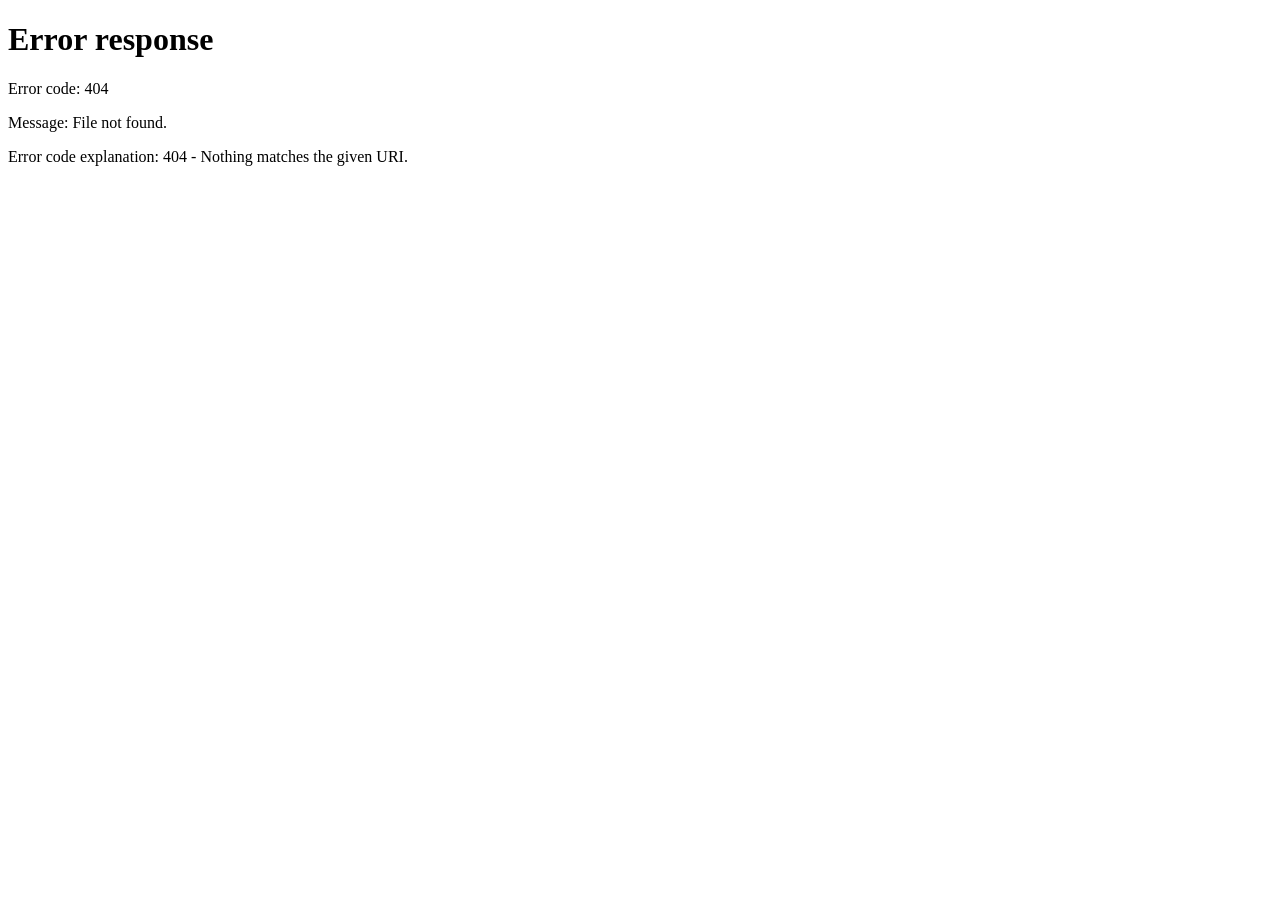
==== Public/dashboard/index.html @ 0eed916a "Add academy edit, invoices overrides, parent portal updates" ====
<!DOCTYPE html>
<html lang="en">
  <head>
    <meta charset="UTF-8" />
    <meta name="viewport" content="width=device-width, initial-scale=1.0" />
    <title>AlphaGrips Admin</title>
    <link rel="stylesheet" href="./css/dashboard.css" />
    <script>
      (function () {
        const token = localStorage.getItem("token");
        const isParentRole = function (roleValue) {
          return String(roleValue || "").toLowerCase().startsWith("parent");
        };
        const isParentRoleId = function (roleIdValue) {
          return String(roleIdValue || "") === "4";
        };
        const decodeRoleFromToken = function (jwtToken) {
          try {
            const payload = jwtToken.split(".")[1];
            const normalized = payload.replace(/-/g, "+").replace(/_/g, "/");
            const decoded = JSON.parse(atob(normalized));
            return {
              role: String(decoded.role || decoded.role_name || "").toLowerCase(),
              roleId: String(decoded.role_id || "")
            };
          } catch (error) {
            return { role: "", roleId: "" };
          }
        };
        const tokenMeta = decodeRoleFromToken(token || "");
        const role = tokenMeta.role || String(localStorage.getItem("role") || "").toLowerCase();
        const roleId = tokenMeta.roleId || String(localStorage.getItem("role_id") || "");

        if (!token) {
          window.location.replace("/Public/login.html");
          return;
        }

        if (isParentRole(role) || isParentRoleId(roleId)) {
          window.location.replace("/Public/parent/index.html");
        }
      })();
    </script>
  </head>
  <body>
    <div class="layout">
      <header class="topbar">
        <div class="topbar-left">
          <button onclick="toggleSidebar()" class="menu-btn" aria-label="Toggle navigation">
            ☰
          </button>
          <div>
            <p class="brand-kicker">AlphaGrips</p>
            <h1>AlphaGrips Admin</h1>
          </div>
        </div>
        <div class="topbar-right">
          <button onclick="logout()" class="btn btn-ghost">Logout</button>
        </div>
      </header>

      <aside class="sidebar" id="sidebar">
        <div class="sidebar-brand">
          <p class="brand-kicker">Control Center</p>
          <strong>AlphaGrips</strong>
        </div>
        <nav>
          <a href="#players" data-route="players">Players</a>
          <a href="#academies" data-route="academies" data-manager-only>Academies</a>
          <a href="#users" data-route="users" data-manager-only>Staff</a>
          <a href="#categories" data-route="categories">Categories</a>
          <a href="#fee-plans" data-route="fee-plans">Fee Plans</a>
          <a href="#invoices" data-route="invoices">Invoices</a>
          <a href="#payments" data-route="payments">Payments</a>
          <a href="#receipts" data-route="receipts">Receipts</a>
          <a href="#batches" data-route="batches">Batches</a>
          <a href="#player-batches" data-route="player-batches">Batch Assignments</a>
          <a href="#attendance" data-route="attendance">Attendance</a>
          <a href="#fitness" data-route="fitness">Fitness</a>
          <a href="#match-matrix" data-route="match-matrix">Match Matrix</a>
          <a href="#player-match-log" data-route="player-match-log">Player Match Log</a>
        </nav>
      </aside>

      <main id="app"></main>
    </div>

    <script type="module" src="./js/router.js"></script>
  </body>
</html>
---- Public/dashboard/css/dashboard.css ----
:root {
  --bg: #f4f2ed;
  --surface: #ffffff;
  --surface-strong: #f6efe6;
  --ink: #1f2957;
  --muted: #6a728c;
  --line: #d9deea;
  --brand: #26386e;
  --brand-dark: #17224a;
  --accent: #f18716;
  --danger: #b42318;
  --success: #1f7a3e;
  --shadow: 0 18px 40px rgba(23, 34, 74, 0.12);
  --radius: 20px;
  --radius-sm: 12px;
  --font-ui: "Aptos", "Trebuchet MS", "Segoe UI", sans-serif;
}

* {
  box-sizing: border-box;
}

body {
  margin: 0;
  min-height: 100vh;
  font-family: var(--font-ui);
  color: var(--ink);
  background:
    radial-gradient(circle at top left, rgba(38, 56, 110, 0.16), transparent 28%),
    radial-gradient(circle at top right, rgba(241, 135, 22, 0.16), transparent 26%),
    linear-gradient(180deg, #faf8f4 0%, #f1ece4 100%);
}

a,
button,
input,
select,
textarea {
  font: inherit;
}

button {
  border: 0;
}

.layout {
  min-height: 100vh;
}

.topbar {
  position: fixed;
  inset: 0 0 auto 0;
  height: 72px;
  display: flex;
  align-items: center;
  justify-content: space-between;
  padding: 0 18px;
  background: linear-gradient(90deg, rgba(23, 34, 74, 0.96), rgba(38, 56, 110, 0.92));
  color: #f7f4ef;
  backdrop-filter: blur(14px);
  z-index: 1000;
}

.topbar-left,
.topbar-right {
  display: flex;
  align-items: center;
  gap: 14px;
}

.topbar-right .btn,
.topbar-right a.btn {
  color: #f7f4ef;
}

.topbar-right .btn-ghost,
.topbar-right a.btn-ghost {
  background: rgba(255, 255, 255, 0.12);
  color: #f7f4ef;
  border: 1px solid rgba(255, 255, 255, 0.18);
}

.topbar-right .btn-ghost:hover,
.topbar-right a.btn-ghost:hover {
  background: rgba(241, 135, 22, 0.18);
  border-color: rgba(241, 135, 22, 0.4);
  color: #ffffff;
}

.topbar h1 {
  margin: 0;
  font-size: 1.1rem;
}

.brand-kicker,
.eyebrow {
  margin: 0 0 4px;
  font-size: 0.72rem;
  letter-spacing: 0.14em;
  text-transform: uppercase;
  color: var(--muted);
}

.topbar .brand-kicker {
  color: rgba(247, 244, 239, 0.7);
}

.menu-btn {
  width: 42px;
  height: 42px;
  border-radius: 999px;
  background: rgba(255, 255, 255, 0.08);
  color: inherit;
  cursor: pointer;
}

.sidebar {
  position: fixed;
  top: 72px;
  left: -280px;
  width: 260px;
  height: calc(100vh - 72px);
  padding: 22px 16px;
  background: linear-gradient(180deg, rgba(23, 34, 74, 0.98), rgba(30, 44, 89, 0.98));
  color: #f4efe7;
  transition: left 0.25s ease;
  z-index: 950;
  overflow-y: auto;
  overscroll-behavior: contain;
  scrollbar-width: thin;
}

.sidebar.open {
  left: 0;
}

.sidebar-brand {
  padding: 8px 10px 18px;
  border-bottom: 1px solid rgba(255, 255, 255, 0.1);
  margin-bottom: 16px;
}

.sidebar nav {
  display: flex;
  flex-direction: column;
  gap: 6px;
}

.sidebar nav a {
  display: block;
  padding: 12px 14px;
  border-radius: 14px;
  color: inherit;
  text-decoration: none;
  transition: background 0.2s ease, transform 0.2s ease;
}

.sidebar nav a:hover,
.sidebar nav a.active {
  background: rgba(241, 135, 22, 0.22);
  transform: translateX(2px);
}

#app {
  padding: 96px 16px 24px;
  min-width: 0;
}

.page-header,
.tournament-hero,
.hero-panel,
.panel,
.stat-card,
.empty-panel,
.loading-card {
  background: rgba(255, 253, 248, 0.88);
  border: 1px solid rgba(220, 205, 185, 0.8);
  box-shadow: var(--shadow);
  border-radius: var(--radius);
}

.page-header,
.tournament-hero,
.hero-panel {
  padding: 22px;
  margin-bottom: 18px;
}

.hero-copy,
.meta-line,
.stat-card p,
.empty-panel p,
.court-card p,
.event-card p {
  margin: 0;
  color: var(--muted);
  line-height: 1.55;
}

.hero-actions,
.toolbar,
.event-actions,
.table-actions {
  display: flex;
  gap: 10px;
  flex-wrap: wrap;
}

.two-column-grid {
  display: grid;
  gap: 14px;
}

.table-subtext {
  margin-top: 4px;
  font-size: 0.84rem;
  color: var(--muted);
}

.invoice-amount-cell {
  display: grid;
  gap: 4px;
}

.invoice-override-panel {
  margin-top: 18px;
}

.panel-warn {
  border: 1px solid rgba(245, 165, 90, 0.35);
  background: rgba(255, 245, 232, 0.6);
}

.pill {
  display: inline-flex;
  align-items: center;
  justify-content: center;
  padding: 6px 10px;
  border-radius: 999px;
  font-size: 0.78rem;
  font-weight: 700;
  letter-spacing: 0.08em;
  text-transform: uppercase;
  background: rgba(106, 114, 140, 0.12);
  color: var(--ink);
}

.pill-active {
  background: rgba(31, 122, 62, 0.14);
  color: var(--success);
}

.pill-inactive {
  background: rgba(180, 35, 24, 0.10);
  color: var(--danger);
}

.console-nav,
.action-strip,
.summary-strip {
  display: flex;
  gap: 12px;
  flex-wrap: wrap;
}

.console-nav {
  margin-bottom: 18px;
}

.console-link {
  display: inline-flex;
  align-items: center;
  justify-content: center;
  padding: 10px 14px;
  border-radius: 999px;
  text-decoration: none;
  color: var(--ink);
  background: rgba(255, 255, 255, 0.7);
  border: 1px solid var(--line);
}

.console-link.active {
  background: linear-gradient(135deg, rgba(38, 56, 110, 0.18), rgba(23, 34, 74, 0.08));
  border-color: rgba(38, 56, 110, 0.35);
  color: var(--brand-dark);
}

.action-strip {
  margin-bottom: 18px;
}

.summary-strip {
  margin-bottom: 18px;
}

.summary-strip div {
  min-width: 140px;
  padding: 14px 16px;
  border-radius: 16px;
  background: rgba(255, 253, 248, 0.88);
  border: 1px solid rgba(220, 205, 185, 0.8);
  box-shadow: var(--shadow);
}

.summary-strip span {
  display: block;
  font-size: 0.8rem;
  text-transform: uppercase;
  letter-spacing: 0.08em;
  color: var(--muted);
}

.summary-strip strong {
  display: block;
  margin-top: 6px;
  font-size: 1.6rem;
}

.bracket-board {
  margin-bottom: 20px;
  padding: 18px;
  border: 1px solid rgba(220, 205, 185, 0.8);
  border-radius: var(--radius);
  background: linear-gradient(180deg, rgba(255, 255, 255, 0.74), rgba(247, 239, 226, 0.88));
}

.bracket-tree-shell {
  display: grid;
  gap: 20px;
}

.bracket-columns {
  display: flex;
  gap: 44px;
  overflow-x: auto;
  align-items: flex-start;
  padding: 10px 34px 18px 4px;
}

.bracket-round {
  min-width: 250px;
  flex: 0 0 250px;
}

.bracket-round h4 {
  margin: 0 0 12px;
  padding-left: 6px;
}

.bracket-round-stack {
  display: flex;
  flex-direction: column;
  gap: var(--round-gap, 18px);
  padding-top: var(--round-top-space, 0);
}

.bracket-node {
  position: relative;
}

.bracket-node.has-entry::before,
.bracket-node.has-next::after {
  content: "";
  position: absolute;
  top: 50%;
  width: 30px;
  border-top: 2px solid rgba(38, 56, 110, 0.28);
}

.bracket-node.has-entry::before {
  left: -30px;
}

.bracket-node.has-next::after {
  right: -30px;
}

.bracket-node.branch-top .bracket-match-card::after,
.bracket-node.branch-bottom .bracket-match-card::before {
  content: "";
  position: absolute;
  right: -30px;
  border-right: 2px solid rgba(38, 56, 110, 0.28);
}

.bracket-node.branch-top .bracket-match-card::after {
  top: 50%;
  height: calc(50% + (var(--round-gap, 18px) / 2));
}

.bracket-node.branch-bottom .bracket-match-card::before {
  top: calc((var(--round-gap, 18px) / -2));
  height: calc(50% + (var(--round-gap, 18px) / 2));
}

.bracket-match-card,
.court-monitor-card,
.queue-card,
.result-card {
  padding: 14px;
  border-radius: 16px;
  border: 1px solid var(--line);
  background: rgba(255, 255, 255, 0.82);
}

.bracket-match-card {
  position: relative;
  min-height: 138px;
  box-shadow: 0 12px 24px rgba(44, 34, 20, 0.08);
}

.bracket-match-head,
.bracket-match-meta,
.result-meta {
  display: flex;
  justify-content: space-between;
  gap: 10px;
  flex-wrap: wrap;
}

.bracket-team {
  padding: 10px 12px;
  margin-top: 10px;
  border-radius: 12px;
  background: rgba(29, 42, 36, 0.05);
  border: 1px solid transparent;
}

.bracket-team-row {
  display: flex;
  align-items: center;
  justify-content: space-between;
  gap: 10px;
}

.bracket-slot-tag {
  display: inline-flex;
  align-items: center;
  justify-content: center;
  min-width: 58px;
  padding: 4px 8px;
  border-radius: 999px;
  background: rgba(38, 56, 110, 0.08);
  color: var(--brand-dark);
  font-size: 0.72rem;
  letter-spacing: 0.06em;
  text-transform: uppercase;
}

.bracket-team.is-winner {
  background: rgba(31, 122, 62, 0.14);
  border-color: rgba(31, 122, 62, 0.2);
}

.bracket-team.is-bye {
  background: rgba(241, 135, 22, 0.1);
  border-color: rgba(241, 135, 22, 0.14);
}

.bracket-team.is-pending {
  background: rgba(104, 116, 111, 0.08);
  border-color: rgba(104, 116, 111, 0.14);
}

.bracket-champion-lane {
  display: grid;
  gap: 10px;
  align-content: start;
}

.bracket-champion-card {
  min-width: 220px;
  padding: 18px;
  border-radius: 18px;
  border: 1px dashed rgba(38, 56, 110, 0.32);
  background: rgba(255, 253, 248, 0.88);
}

.bracket-champion-card.is-decided {
  background: linear-gradient(135deg, rgba(38, 56, 110, 0.12), rgba(241, 135, 22, 0.08));
  border-style: solid;
}

.bracket-champion-card > strong,
.bracket-champion-card > span {
  display: block;
}

.bracket-champion-card > span {
  margin-top: 6px;
  color: var(--muted);
}

.bracket-champion-summary {
  display: grid;
  gap: 12px;
}

.bracket-champion-row {
  display: grid;
  gap: 4px;
}

.bracket-champion-row.is-meta {
  padding-top: 10px;
  border-top: 1px solid rgba(15, 23, 42, 0.08);
}

.bracket-champion-label {
  display: block;
  font-size: 0.76rem;
  font-weight: 700;
  letter-spacing: 0.12em;
  text-transform: uppercase;
  color: var(--muted);
}

.bracket-champion-name,
.bracket-champion-detail {
  display: block;
}

.bracket-champion-name {
  font-size: 1.08rem;
  font-weight: 600;
  color: var(--text);
}

.bracket-champion-detail {
  font-size: 0.95rem;
  color: var(--muted);
}

.bracket-match-meta,
.result-meta,
.court-match-block span,
.queue-card span {
  margin-top: 10px;
  font-size: 0.9rem;
  color: var(--muted);
}

.court-monitor-grid,
.results-grid {
  display: grid;
  gap: 14px;
}

.court-monitor-card strong,
.result-card h3 {
  margin: 0;
}

.court-match-block {
  display: grid;
  gap: 6px;
  margin-top: 12px;
}

.court-match-block p,
.queue-card p,
.result-card p {
  margin: 0;
  color: var(--muted);
}

.court-referee-line {
  margin: 10px 0 0;
  color: var(--muted);
}

.court-match-block.is-empty {
  color: var(--muted);
}

.queue-list {
  display: grid;
  gap: 12px;
}

.queue-card {
  display: flex;
  justify-content: space-between;
  gap: 14px;
  align-items: center;
}

.result-winner {
  margin: 14px 0;
  padding: 14px;
  border-radius: 14px;
  background: rgba(38, 56, 110, 0.08);
  display: grid;
  gap: 6px;
}

.btn {
  display: inline-flex;
  align-items: center;
  justify-content: center;
  gap: 8px;
  padding: 11px 16px;
  border-radius: 999px;
  cursor: pointer;
  transition: transform 0.18s ease, opacity 0.18s ease, background 0.18s ease;
}

.btn:hover {
  transform: translateY(-1px);
}

.btn-primary {
  background: linear-gradient(135deg, var(--brand), var(--brand-dark));
  color: white;
}

.btn-secondary {
  background: rgba(38, 56, 110, 0.1);
  color: var(--brand-dark);
}

.btn-ghost {
  background: rgba(29, 42, 36, 0.06);
  color: var(--ink);
}

.btn-danger {
  background: rgba(180, 35, 24, 0.1);
  color: var(--danger);
}

.btn-sm {
  padding: 8px 12px;
  font-size: 0.9rem;
}

.workspace-shell {
  display: grid;
  gap: 18px;
}

.player-workspace-grid {
  display: grid;
  gap: 18px;
}

.staff-workspace-grid {
  display: grid;
  gap: 18px;
}

.player-form-panel {
  align-self: start;
}

.athlete-form-layout {
  display: grid;
  gap: 14px;
}

.athlete-form-section {
  padding: 16px;
  border: 1px solid rgba(15, 118, 110, 0.14);
  border-radius: 18px;
  background: linear-gradient(180deg, rgba(15, 118, 110, 0.05), rgba(255, 255, 255, 0.78));
}

.athlete-form-section-accent {
  border-color: rgba(234, 120, 12, 0.18);
  background: linear-gradient(180deg, rgba(234, 120, 12, 0.06), rgba(255, 255, 255, 0.82));
}

.athlete-form-section-head {
  margin-bottom: 12px;
}

.athlete-form-section-head h4 {
  margin: 0 0 4px;
}

.athlete-form-section-head p {
  margin: 0;
  color: var(--muted);
  line-height: 1.45;
}

.staff-form-panel {
  align-self: start;
}

.staff-directory-panel {
  min-width: 0;
}

.staff-form-layout {
  display: grid;
  gap: 14px;
}

.staff-form-section {
  padding: 16px;
  border: 1px solid rgba(38, 56, 110, 0.12);
  border-radius: 18px;
  background: linear-gradient(180deg, rgba(38, 56, 110, 0.04), rgba(255, 255, 255, 0.7));
}

.staff-form-section-head {
  margin-bottom: 12px;
}

.staff-form-section-head h4 {
  margin: 0 0 4px;
}

.staff-form-section-head p {
  margin: 0;
  color: var(--muted);
  line-height: 1.45;
}

.player-filter-bar {
  margin-bottom: 14px;
}

.player-table-meta {
  display: grid;
  gap: 4px;
  margin-top: 6px;
  font-size: 0.9rem;
  color: var(--muted);
}

.staff-user-meta,
.staff-status-stack {
  display: grid;
  gap: 4px;
  margin-top: 6px;
  font-size: 0.9rem;
  color: var(--muted);
}

.staff-role-badge {
  display: inline-flex;
  align-items: center;
  padding: 8px 12px;
  border-radius: 999px;
  background: linear-gradient(135deg, rgba(38, 56, 110, 0.16), rgba(241, 135, 22, 0.08));
  color: var(--brand-dark);
  border: 1px solid rgba(38, 56, 110, 0.14);
  font-size: 0.86rem;
  font-weight: 700;
}

.player-photo-card {
  display: grid;
  gap: 14px;
  margin-bottom: 16px;
  padding: 14px;
  border: 1px dashed rgba(38, 56, 110, 0.2);
  border-radius: 18px;
  background: rgba(38, 56, 110, 0.04);
}

.player-photo-preview {
  width: 132px;
  height: 132px;
  border-radius: 20px;
  overflow: hidden;
  border: 1px solid rgba(38, 56, 110, 0.14);
  background: rgba(255, 255, 255, 0.75);
}

.player-photo-preview img {
  width: 100%;
  height: 100%;
  object-fit: cover;
  display: block;
}

.player-passport {
  width: 150px;
  height: 200px;
  border-radius: 14px;
  background: rgba(29, 42, 36, 0.04);
  border: 1px solid var(--line);
  overflow: hidden;
  display: grid;
  place-items: center;
}

.player-passport img {
  width: 100%;
  height: 100%;
  object-fit: cover;
  display: block;
}

.player-passport-placeholder {
  font-size: 0.85rem;
  color: var(--muted);
}

.player-name-wrap {
  position: relative;
  display: inline-flex;
  align-items: center;
}

.player-name {
  cursor: default;
}

.player-photo-hover {
  position: absolute;
  left: 0;
  top: calc(100% + 10px);
  width: 150px;
  height: 200px;
  border-radius: 14px;
  overflow: hidden;
  border: 1px solid var(--line);
  background: rgba(255, 255, 255, 0.98);
  box-shadow: 0 18px 40px rgba(23, 34, 74, 0.18);
  display: none;
  z-index: 50;
}

.player-name-wrap:hover .player-photo-hover {
  display: block;
}

.player-photo-hover img {
  width: 100%;
  height: 100%;
  object-fit: cover;
  display: block;
}

.player-photo-placeholder {
  width: 100%;
  height: 100%;
  display: grid;
  place-items: center;
  color: var(--muted);
  font-weight: 700;
  letter-spacing: 0.05em;
  text-transform: uppercase;
}

.player-photo-meta {
  display: grid;
  gap: 6px;
}

.player-photo-meta strong {
  color: var(--ink);
}

.player-photo-upload-trigger {
  position: relative;
}

.player-photo-input {
  position: absolute;
  width: 1px;
  height: 1px;
  padding: 0;
  margin: -1px;
  overflow: hidden;
  clip: rect(0, 0, 0, 0);
  border: 0;
}

.form-help {
  margin: 0;
  font-size: 0.92rem;
  color: var(--muted);
}

.academy-attendance-grid {
  display: grid;
  gap: 18px;
  margin-bottom: 18px;
}

.session-list {
  display: grid;
  gap: 12px;
}

.session-list-card {
  width: 100%;
  border: 1px solid var(--line);
  border-radius: 18px;
  padding: 14px;
  background: rgba(255, 255, 255, 0.78);
  text-align: left;
  color: var(--ink);
  cursor: pointer;
}

.session-list-card.active {
  border-color: rgba(38, 56, 110, 0.35);
  box-shadow: 0 14px 30px rgba(16, 24, 40, 0.08);
}

.session-list-card-head {
  display: flex;
  align-items: center;
  justify-content: space-between;
  gap: 12px;
  margin-bottom: 8px;
}

.linkish {
  color: var(--brand-dark);
  font-weight: 700;
}

.mini-list {
  display: grid;
  gap: 10px;
  margin-top: 16px;
}

.mini-list-item {
  width: 100%;
  padding: 12px 14px;
  border-radius: 14px;
  border: 1px solid rgba(38, 56, 110, 0.14);
  background: rgba(255, 255, 255, 0.8);
  text-align: left;
  color: var(--ink);
}

.mini-list-item strong,
.mini-list-item span {
  display: block;
}

.mini-list-item span {
  margin-top: 4px;
  color: var(--muted);
  font-size: 0.92rem;
}

.entry-sheet-meta {
  display: flex;
  gap: 10px;
  flex-wrap: wrap;
  margin-bottom: 14px;
}

.performance-matrix-panel {
  margin-bottom: 18px;
}

.performance-quick-entry-panel {
  margin-bottom: 18px;
}

.performance-quick-entry-grid {
  display: grid;
  gap: 16px;
}

.performance-quick-entry-grid label {
  display: grid;
  gap: 8px;
  color: var(--muted);
  font-size: 0.95rem;
}

.performance-attempts-field input {
  min-height: 52px;
}

.performance-quick-entry-actions {
  display: flex;
  align-items: end;
}

.performance-quick-entry-actions .btn {
  width: 100%;
}

.performance-toolbar {
  display: flex;
  flex-wrap: wrap;
  gap: 14px;
  align-items: end;
  margin-bottom: 18px;
}

.performance-toolbar label {
  display: grid;
  gap: 8px;
  min-width: 180px;
  color: var(--muted);
  font-size: 0.95rem;
}

.performance-toolbar-actions {
  display: flex;
  gap: 10px;
  flex-wrap: wrap;
}

.performance-matrix-table th,
.performance-matrix-table td {
  text-align: center;
}

.performance-matrix-table th:first-child,
.performance-matrix-table td:first-child {
  text-align: left;
  min-width: 220px;
}

.attempt-input {
  min-width: 84px;
  text-align: center;
}

.match-matrix-category-row {
  display: flex;
  flex-wrap: wrap;
  gap: 12px;
  margin-bottom: 18px;
}

.match-matrix-chip,
.match-date-pill {
  border: 1px solid rgba(31, 122, 62, 0.45);
  background: rgba(255, 255, 255, 0.84);
  color: var(--success);
  cursor: pointer;
}

.match-matrix-chip {
  display: inline-flex;
  align-items: center;
  justify-content: center;
  padding: 12px 18px;
  border-radius: 14px;
  font-weight: 700;
}

.match-matrix-chip.active {
  background: linear-gradient(135deg, rgba(31, 122, 62, 0.18), rgba(31, 122, 62, 0.08));
  border-color: rgba(31, 122, 62, 0.8);
  color: #0f5d2d;
  box-shadow: 0 12px 24px rgba(31, 122, 62, 0.12);
}

.match-matrix-toolbar {
  display: flex;
  flex-wrap: wrap;
  gap: 14px;
  align-items: end;
}

.match-matrix-toolbar label {
  display: grid;
  gap: 8px;
  min-width: 220px;
  color: var(--muted);
}

.match-matrix-toolbar-actions {
  display: flex;
  align-items: end;
  gap: 10px;
}

.match-matrix-table {
  min-width: max(720px, 100%);
}

.match-matrix-table th,
.match-matrix-table td {
  text-align: center;
  padding: 14px 12px;
}

.match-matrix-table thead th {
  background: linear-gradient(180deg, rgba(31, 122, 62, 0.12), rgba(31, 122, 62, 0.07));
  color: #162618;
  font-size: 0.95rem;
  text-transform: none;
  letter-spacing: 0;
}

.match-matrix-table tbody th {
  min-width: 180px;
  background: linear-gradient(180deg, rgba(31, 122, 62, 0.12), rgba(31, 122, 62, 0.07));
  color: var(--ink);
  font-size: 0.98rem;
  text-transform: none;
  letter-spacing: 0;
}

.match-matrix-diagonal {
  background: rgba(29, 42, 36, 0.04);
  color: var(--muted);
  font-weight: 700;
}

.match-matrix-diagonal-up {
  background: rgba(31, 122, 62, 0.08);
}

.match-matrix-diagonal-down {
  background: rgba(180, 35, 24, 0.07);
}

.match-matrix-diagonal-content {
  min-height: 52px;
  display: grid;
  place-items: center;
  padding: 10px 12px;
  border-radius: 14px;
  color: var(--muted);
  font-weight: 700;
}

.match-matrix-diagonal-content-up {
  border: 1px solid rgba(31, 122, 62, 0.28);
  background: linear-gradient(135deg, rgba(31, 122, 62, 0.16), rgba(31, 122, 62, 0.08));
  color: #0d7d3d;
}

.match-matrix-diagonal-content-down {
  border: 1px solid rgba(180, 35, 24, 0.24);
  background: linear-gradient(135deg, rgba(180, 35, 24, 0.14), rgba(180, 35, 24, 0.07));
  color: #b42318;
}

.match-cell-btn {
  width: 100%;
  min-height: 52px;
  padding: 10px 12px;
  border: 1px solid rgba(38, 56, 110, 0.16);
  border-radius: 14px;
  background: rgba(255, 255, 255, 0.82);
  color: var(--ink);
  cursor: pointer;
  font-weight: 600;
  transition: transform 0.18s ease, box-shadow 0.18s ease, border-color 0.18s ease;
}

.match-cell-btn:hover {
  transform: translateY(-1px);
  box-shadow: 0 10px 20px rgba(23, 34, 74, 0.1);
}

.match-cell-btn.is-empty {
  color: var(--muted);
  border-style: dashed;
}

.match-cell-btn.is-win {
  background: linear-gradient(135deg, rgba(31, 122, 62, 0.16), rgba(31, 122, 62, 0.08));
  border-color: rgba(31, 122, 62, 0.26);
  color: #0f5d2d;
}

.match-cell-btn.is-loss {
  background: linear-gradient(135deg, rgba(180, 35, 24, 0.12), rgba(180, 35, 24, 0.06));
  border-color: rgba(180, 35, 24, 0.18);
  color: #84261d;
}

.match-matrix-status-strip {
  margin-bottom: 14px;
}

.match-matrix-note {
  margin: 0 0 16px;
  padding: 12px 14px;
  border-radius: 14px;
  background: rgba(38, 56, 110, 0.05);
  border: 1px solid rgba(38, 56, 110, 0.1);
  color: var(--muted);
  font-size: 0.96rem;
  line-height: 1.5;
}

.workspace-main {
  min-width: 0;
}

.sidebar-panel,
.panel {
  padding: 18px;
}

.panel-head {
  display: flex;
  align-items: center;
  justify-content: space-between;
  gap: 16px;
  margin-bottom: 14px;
}

.panel-head h3,
.hero-panel h2,
.page-header h2,
.tournament-hero h2,
.empty-panel h2,
.empty-panel h3 {
  margin: 0;
}

.list-stack,
.event-grid,
.court-grid,
.card-grid {
  display: grid;
  gap: 14px;
}

.event-grid {
  grid-template-columns: repeat(auto-fit, minmax(320px, 1fr));
  align-items: start;
}

.list-card {
  width: 100%;
  padding: 14px;
  border: 1px solid var(--line);
  border-radius: 16px;
  background: rgba(255, 255, 255, 0.7);
  color: var(--ink);
  text-align: left;
  cursor: pointer;
}

.list-card.active {
  border-color: rgba(38, 56, 110, 0.5);
  background: rgba(38, 56, 110, 0.08);
}

.list-card-top,
.list-card-meta,
.event-card-head,
.court-card-head {
  display: flex;
  justify-content: space-between;
  gap: 10px;
}

.list-card-meta {
  margin-top: 8px;
  flex-direction: column;
  font-size: 0.92rem;
  color: var(--muted);
}

.stat-card,
.event-card,
.court-card {
  padding: 18px;
}

.stat-card strong {
  display: block;
  margin: 6px 0;
  font-size: 1.8rem;
}

.event-card-head {
  align-items: flex-start;
  margin-bottom: 16px;
}

.event-card h3,
.court-card strong {
  margin: 0 0 4px;
}

.event-metrics,
.result-grid,
.score-grid {
  display: grid;
  gap: 12px;
}

.event-metrics {
  grid-template-columns: repeat(auto-fit, minmax(132px, 1fr));
  margin-bottom: 14px;
}

.event-metrics div,
.result-grid div {
  padding: 12px;
  border-radius: 14px;
  background: rgba(29, 42, 36, 0.04);
  min-width: 0;
}

.event-metrics span,
.result-label,
.stat-label {
  display: block;
  font-size: 0.8rem;
  text-transform: uppercase;
  letter-spacing: 0.08em;
  color: var(--muted);
}

.event-metrics span {
  line-height: 1.35;
  overflow-wrap: anywhere;
  letter-spacing: 0.06em;
}

.event-metrics strong,
.result-grid strong {
  display: block;
  margin-top: 6px;
  font-size: 1.1rem;
  line-height: 1.15;
}

.status-pill {
  display: inline-flex;
  align-items: center;
  padding: 6px 10px;
  border-radius: 999px;
  font-size: 0.8rem;
  text-transform: uppercase;
  letter-spacing: 0.06em;
}

.status-success {
  background: rgba(31, 122, 62, 0.12);
  color: var(--success);
}

.status-accent {
  background: rgba(38, 56, 110, 0.12);
  color: var(--brand-dark);
}

.status-warning {
  background: rgba(241, 135, 22, 0.14);
  color: var(--accent);
}

.status-danger {
  background: rgba(180, 35, 24, 0.12);
  color: var(--danger);
}

.status-neutral {
  background: rgba(29, 42, 36, 0.08);
  color: var(--ink);
}

.table-container {
  overflow-x: auto;
}

.player-match-log-toolbar {
  display: flex;
  flex-wrap: wrap;
  gap: 16px;
  align-items: end;
  margin-top: 18px;
}

.player-match-log-toolbar > label {
  display: grid;
  gap: 8px;
  min-width: min(100%, 320px);
}

.player-match-log-toolbar-actions {
  display: flex;
  align-items: center;
  gap: 12px;
}

.player-match-log-panel {
  margin-top: 18px;
}

.player-match-log-table {
  min-width: 880px;
}

.player-match-log-score {
  display: inline-flex;
  align-items: center;
  justify-content: center;
  min-width: 110px;
  padding: 10px 14px;
  border-radius: 999px;
  border: 1px solid rgba(220, 205, 185, 0.8);
  background: rgba(255, 255, 255, 0.88);
  font-weight: 700;
}

.player-match-log-score.is-win {
  color: var(--success);
  background: rgba(31, 122, 62, 0.1);
  border-color: rgba(31, 122, 62, 0.2);
}

.player-match-log-score.is-loss {
  color: var(--danger);
  background: rgba(180, 35, 24, 0.08);
  border-color: rgba(180, 35, 24, 0.16);
}

.table-subtitle {
  margin-top: 6px;
  color: var(--muted);
  font-size: 0.92rem;
}

table {
  width: 100%;
  min-width: 720px;
  border-collapse: collapse;
}

th,
td {
  padding: 12px 10px;
  border-bottom: 1px solid rgba(220, 205, 185, 0.65);
  text-align: left;
  vertical-align: top;
}

th {
  font-size: 0.78rem;
  text-transform: uppercase;
  letter-spacing: 0.08em;
  color: var(--muted);
}

tr:hover td {
  background: rgba(38, 56, 110, 0.04);
}

.empty-panel,
.loading-card {
  padding: 28px;
}

.empty-panel.compact {
  padding: 20px;
}

.loading-card {
  text-align: center;
  color: var(--muted);
}

.notice {
  display: flex;
  align-items: center;
  justify-content: space-between;
  gap: 12px;
  padding: 14px 18px;
  border-radius: 18px;
  margin-bottom: 16px;
  border: 1px solid transparent;
}

.notice-info {
  background: rgba(38, 56, 110, 0.08);
  border-color: rgba(38, 56, 110, 0.2);
}

.notice-success {
  background: rgba(31, 122, 62, 0.08);
  border-color: rgba(31, 122, 62, 0.2);
}

.notice-danger {
  background: rgba(180, 35, 24, 0.08);
  border-color: rgba(180, 35, 24, 0.2);
}

.result-box {
  padding: 14px;
  border-radius: 16px;
  background: #171f1d;
  color: #eef7f4;
  overflow-x: auto;
  font-size: 0.82rem;
}

.result-details {
  display: grid;
  gap: 14px;
  margin-top: 16px;
}

.result-section {
  padding: 14px;
  border-radius: 16px;
  background: rgba(29, 42, 36, 0.04);
  border: 1px solid rgba(220, 205, 185, 0.65);
}

.result-list {
  display: grid;
  gap: 10px;
  margin-top: 10px;
}

.result-item {
  padding: 12px 14px;
  border-radius: 14px;
  background: rgba(255, 255, 255, 0.8);
  border: 1px solid rgba(220, 205, 185, 0.65);
}

.result-item strong,
.result-item p {
  margin: 0;
}

.result-item p {
  margin-top: 6px;
  color: var(--muted);
}

.result-tags {
  display: flex;
  flex-wrap: wrap;
  gap: 10px;
  margin-top: 10px;
}

.result-tag {
  display: inline-flex;
  align-items: center;
  padding: 8px 12px;
  border-radius: 999px;
  background: rgba(38, 56, 110, 0.08);
  color: var(--brand-dark);
  border: 1px solid rgba(38, 56, 110, 0.14);
  font-size: 0.9rem;
}

.modal {
  position: fixed;
  inset: 0;
  display: flex;
  align-items: center;
  justify-content: center;
  padding: 20px;
  z-index: 2000;
}

.modal-backdrop {
  position: absolute;
  inset: 0;
  background: rgba(18, 24, 21, 0.55);
  backdrop-filter: blur(4px);
}

.modal-content {
  position: relative;
  width: min(100%, 620px);
  max-height: 90vh;
  overflow: auto;
  padding: 24px;
  background: var(--surface);
  border-radius: 24px;
  box-shadow: 0 28px 60px rgba(0, 0, 0, 0.25);
  z-index: 1;
}

.modal-content-wide {
  width: min(100%, 960px);
}

.modal-close {
  position: absolute;
  top: 16px;
  right: 16px;
  width: 38px;
  height: 38px;
  border-radius: 999px;
  background: rgba(29, 42, 36, 0.08);
  color: var(--ink);
  cursor: pointer;
}

.modal-header-block {
  margin-bottom: 18px;
}

.stack-form,
.split-modal,
.score-grid {
  display: grid;
  gap: 14px;
}

.stack-form label {
  display: grid;
  gap: 8px;
  color: var(--muted);
}

.registration-review-list {
  display: grid;
  gap: 18px;
}

.registration-review-card {
  padding: 22px;
  border-radius: 20px;
  border: 1px solid rgba(220, 205, 185, 0.65);
  background: rgba(255, 255, 255, 0.78);
  display: grid;
  gap: 20px;
}

.registration-review-header {
  display: flex;
  align-items: flex-start;
  justify-content: space-between;
  gap: 16px;
}

.registration-review-header h4 {
  margin: 0;
  font-size: 1.18rem;
}

.registration-review-grid {
  display: grid;
  gap: 20px;
  grid-template-columns: minmax(0, 1.15fr) minmax(300px, 0.85fr);
  align-items: start;
}

.registration-review-meta {
  display: grid;
  grid-template-columns: repeat(auto-fit, minmax(180px, 1fr));
  gap: 14px;
}

.registration-review-meta-item {
  min-height: 92px;
  padding: 14px 16px;
  border-radius: 16px;
  background: rgba(38, 56, 110, 0.05);
  border: 1px solid rgba(38, 56, 110, 0.08);
  display: grid;
  align-content: start;
  gap: 8px;
}

.registration-review-meta-item span {
  font-size: 0.8rem;
  text-transform: uppercase;
  letter-spacing: 0.08em;
  color: var(--muted);
}

.registration-review-meta-item strong {
  color: var(--ink);
  word-break: break-word;
  line-height: 1.45;
}

.registration-review-form {
  display: grid;
  gap: 14px;
  align-content: start;
}

.registration-review-controls {
  display: grid;
  gap: 14px;
  grid-template-columns: 1fr;
}

.registration-review-controls label,
.registration-review-form > label {
  display: grid;
  gap: 8px;
  color: var(--ink);
  font-weight: 600;
}

.registration-review-controls select,
.registration-review-form textarea {
  width: 100%;
}

.registration-review-form textarea {
  min-height: 110px;
}

.registration-review-actions {
  display: flex;
  justify-content: flex-start;
  padding-top: 4px;
}

.registration-review-actions .btn {
  min-width: 138px;
}

@media (max-width: 900px) {
  .registration-review-grid {
    grid-template-columns: 1fr;
  }

  .registration-review-meta {
    grid-template-columns: 1fr;
  }

  .registration-review-meta-item {
    min-height: auto;
  }
}

.field-note {
  margin: -2px 0 0;
  font-size: 0.9rem;
  color: var(--muted);
}

.form-grid {
  display: grid;
  gap: 12px;
}

input,
select,
textarea {
  width: 100%;
  padding: 11px 12px;
  border: 1px solid var(--line);
  border-radius: 14px;
  background: white;
  color: var(--ink);
}

textarea {
  resize: vertical;
}

.score-card {
  padding: 16px;
  border: 1px solid var(--line);
  border-radius: 16px;
  background: rgba(29, 42, 36, 0.03);
}

.score-card h5,
.scoreboard-header h4 {
  margin: 0 0 10px;
}

.scoreboard-header {
  display: flex;
  justify-content: space-between;
  gap: 16px;
  margin-bottom: 18px;
}

.scoreboard-meta {
  margin: 0;
  color: var(--muted);
}

.score-input-group {
  display: grid;
  gap: 8px;
}

.score-player-label {
  display: block;
  color: var(--muted);
}

.score-stepper {
  display: grid;
  grid-template-columns: minmax(0, 72px) minmax(88px, 1fr) minmax(0, 72px);
  gap: 8px;
  align-items: center;
}

.score-stepper-input {
  text-align: center;
  font-size: 1.3rem;
  font-weight: 700;
  padding: 12px 10px;
}

.score-stepper-btn {
  min-height: 48px;
  padding: 10px 12px;
  border-radius: 14px;
  border: 1px solid var(--line);
  background: rgba(29, 42, 36, 0.06);
  color: var(--ink);
  cursor: pointer;
}

.score-stepper-btn.is-primary {
  background: linear-gradient(135deg, rgba(38, 56, 110, 0.18), rgba(23, 34, 74, 0.12));
  border-color: rgba(38, 56, 110, 0.3);
  color: var(--brand-dark);
  font-weight: 700;
}

.score-stepper-btn[data-score-action="reset"] {
  grid-column: 1 / -1;
  min-height: 42px;
}

.split-modal section {
  min-width: 0;
}

@media (min-width: 768px) {
  #app {
    padding: 104px 22px 28px;
  }

  .card-grid {
    grid-template-columns: repeat(2, minmax(0, 1fr));
  }

  .court-grid {
    grid-template-columns: repeat(2, minmax(0, 1fr));
  }

  .form-grid,
  .result-grid {
    grid-template-columns: repeat(2, minmax(0, 1fr));
  }

  .two-column-grid {
    grid-template-columns: repeat(2, minmax(0, 1fr));
  }

  .score-grid {
    grid-template-columns: repeat(2, minmax(0, 1fr));
  }

  .split-modal {
    grid-template-columns: 1.1fr 0.9fr;
  }

  .court-monitor-grid,
  .results-grid {
    grid-template-columns: repeat(2, minmax(0, 1fr));
  }
}

@media (min-width: 1100px) {
  .sidebar {
    left: 0;
  }

  .menu-btn {
    display: none;
  }

  #app {
    margin-left: 260px;
    padding: 96px 28px 32px;
    width: calc(100% - 260px);
  }

  .workspace-shell {
    grid-template-columns: 320px minmax(0, 1fr);
    align-items: start;
  }

  .player-workspace-grid {
      grid-template-columns: minmax(340px, 420px) minmax(0, 1fr);
      align-items: start;
    }

    .staff-workspace-grid {
      grid-template-columns: minmax(360px, 460px) minmax(0, 1fr);
      align-items: start;
    }

    .academy-attendance-grid {
      grid-template-columns: minmax(340px, 420px) minmax(0, 1fr);
      align-items: start;
    }

  .performance-quick-entry-grid {
    grid-template-columns: repeat(4, minmax(0, 1fr));
    align-items: end;
  }

  .performance-quick-entry-actions {
    grid-column: 1 / -1;
  }

  .player-form-panel {
    position: sticky;
    top: 96px;
  }

  .staff-form-panel {
    position: sticky;
    top: 96px;
  }

  .sidebar-panel {
    position: sticky;
    top: 96px;
  }

  .card-grid {
    grid-template-columns: repeat(4, minmax(0, 1fr));
  }

  .court-grid {
    grid-template-columns: repeat(3, minmax(0, 1fr));
  }

  .bracket-tree-shell {
    grid-template-columns: minmax(0, 1fr) auto;
    align-items: start;
  }

  .bracket-columns {
    overflow-x: auto;
  }

  .court-monitor-grid,
  .results-grid {
    grid-template-columns: repeat(3, minmax(0, 1fr));
  }
}

.form-toggle {
  margin-bottom: 16px;
}

.checkbox-row {
  display: flex;
  align-items: center;
  gap: 10px;
  font-weight: 600;
  color: var(--text-primary, #1f2f66);
}

.checkbox-row input[type="checkbox"] {
  width: 18px;
  height: 18px;
}
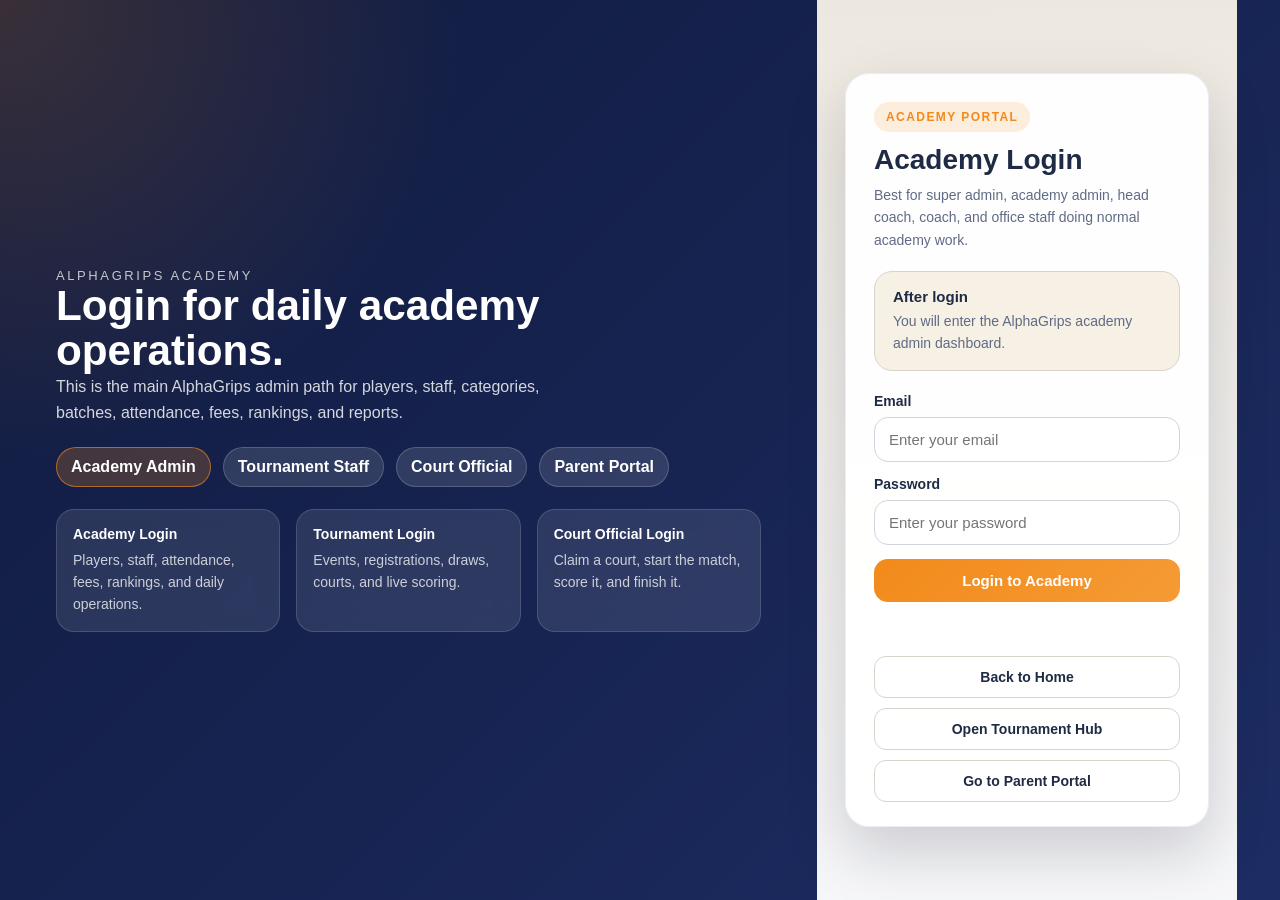
==== commit 7871da33: "Add tournament role isolation and staff management" ====
--- a/Public/dashboard/index.html
+++ b/Public/dashboard/index.html
@@ -5,39 +5,19 @@
     <meta name="viewport" content="width=device-width, initial-scale=1.0" />
     <title>AlphaGrips Admin</title>
     <link rel="stylesheet" href="./css/dashboard.css" />
+    <script src="../shared/portalAccess.js"></script>
     <script>
       (function () {
-        const token = localStorage.getItem("token");
-        const isParentRole = function (roleValue) {
-          return String(roleValue || "").toLowerCase().startsWith("parent");
-        };
-        const isParentRoleId = function (roleIdValue) {
-          return String(roleIdValue || "") === "4";
-        };
-        const decodeRoleFromToken = function (jwtToken) {
-          try {
-            const payload = jwtToken.split(".")[1];
-            const normalized = payload.replace(/-/g, "+").replace(/_/g, "/");
-            const decoded = JSON.parse(atob(normalized));
-            return {
-              role: String(decoded.role || decoded.role_name || "").toLowerCase(),
-              roleId: String(decoded.role_id || "")
-            };
-          } catch (error) {
-            return { role: "", roleId: "" };
-          }
-        };
-        const tokenMeta = decodeRoleFromToken(token || "");
-        const role = tokenMeta.role || String(localStorage.getItem("role") || "").toLowerCase();
-        const roleId = tokenMeta.roleId || String(localStorage.getItem("role_id") || "");
+        const access = window.AGPortalAccess;
+        const { token, role, roleId } = access.getStoredAuthMeta();
 
         if (!token) {
-          window.location.replace("/Public/login.html");
+          window.location.replace("/Public/login.html?portal=academy");
           return;
         }
 
-        if (isParentRole(role) || isParentRoleId(roleId)) {
-          window.location.replace("/Public/parent/index.html");
+        if (!access.isAcademyPortalAllowedRole(role, roleId)) {
+          window.location.replace(access.getPortalUrl(access.getPreferredPortal(role, roleId)));
         }
       })();
     </script>
@@ -69,6 +49,7 @@
           <a href="#academies" data-route="academies" data-manager-only>Academies</a>
           <a href="#users" data-route="users" data-manager-only>Staff</a>
           <a href="#categories" data-route="categories">Categories</a>
+          <a href="#rankings" data-route="rankings">Rankings</a>
           <a href="#fee-plans" data-route="fee-plans">Fee Plans</a>
           <a href="#invoices" data-route="invoices">Invoices</a>
           <a href="#payments" data-route="payments">Payments</a>
--- a/Public/dashboard/css/dashboard.css
+++ b/Public/dashboard/css/dashboard.css
@@ -1548,6 +1548,30 @@
   font-size: 0.9rem;
 }
 
+.result-tag.tone-success {
+  background: rgba(30, 111, 67, 0.12);
+  color: #16613c;
+  border-color: rgba(30, 111, 67, 0.18);
+}
+
+.result-tag.tone-warning {
+  background: rgba(214, 135, 31, 0.14);
+  color: #92580f;
+  border-color: rgba(214, 135, 31, 0.18);
+}
+
+.result-tag.tone-danger {
+  background: rgba(189, 72, 52, 0.12);
+  color: #9f3826;
+  border-color: rgba(189, 72, 52, 0.18);
+}
+
+.result-tag.tone-neutral {
+  background: rgba(38, 56, 110, 0.08);
+  color: var(--brand-dark);
+  border-color: rgba(38, 56, 110, 0.14);
+}
+
 .modal {
   position: fixed;
   inset: 0;
@@ -1636,6 +1660,13 @@
   font-size: 1.18rem;
 }
 
+.registration-review-badges {
+  display: flex;
+  flex-wrap: wrap;
+  gap: 10px;
+  margin-top: 10px;
+}
+
 .registration-review-grid {
   display: grid;
   gap: 20px;
@@ -1705,6 +1736,8 @@
 .registration-review-actions {
   display: flex;
   justify-content: flex-start;
+  flex-wrap: wrap;
+  gap: 10px;
   padding-top: 4px;
 }
 
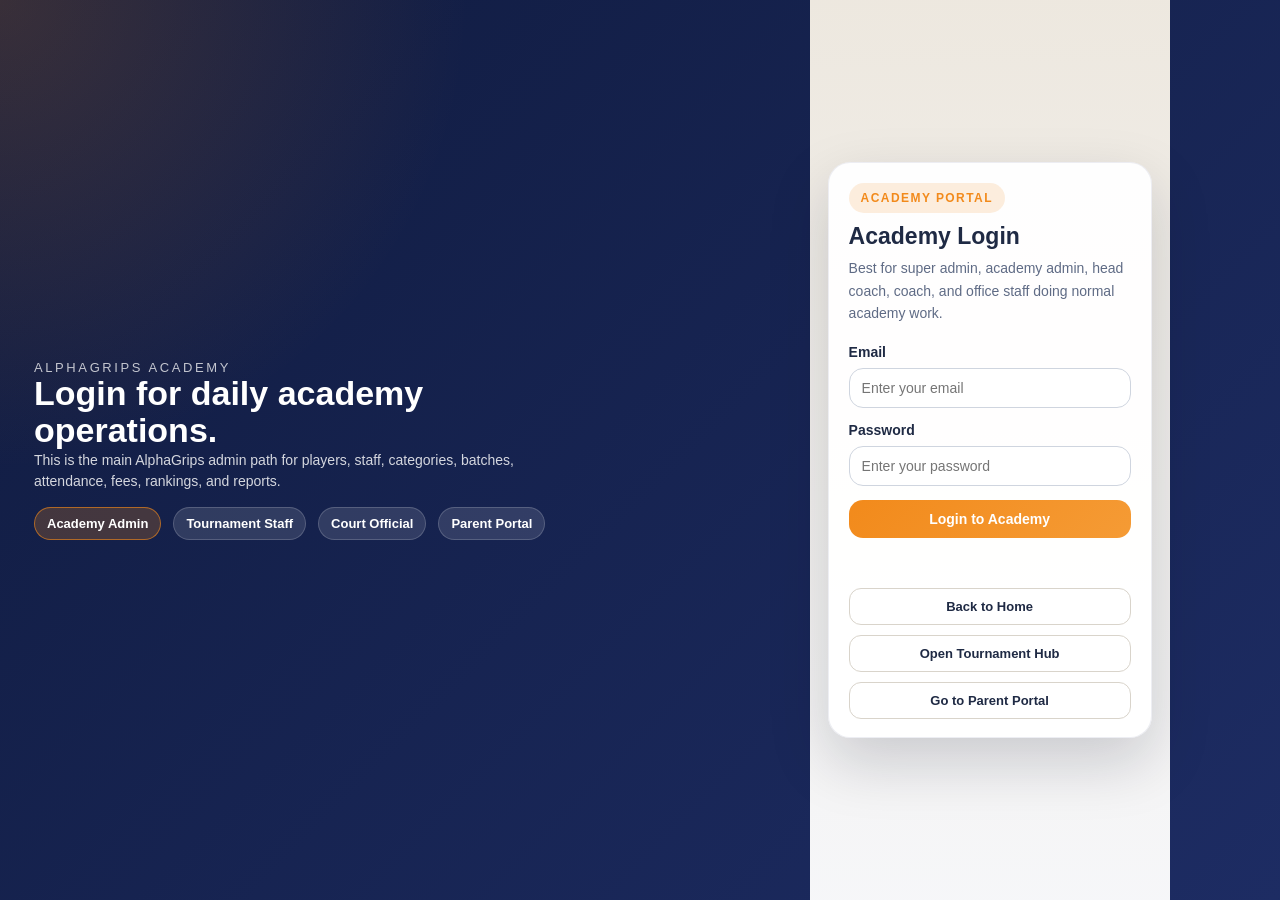
==== commit cc3b87f2: "Show academy scope in dashboard header" ====
--- a/Public/dashboard/index.html
+++ b/Public/dashboard/index.html
@@ -5,6 +5,49 @@
     <meta name="viewport" content="width=device-width, initial-scale=1.0" />
     <title>AlphaGrips Admin</title>
     <link rel="stylesheet" href="./css/dashboard.css" />
+    <style>
+      .session-chip {
+        display: grid;
+        gap: 2px;
+        min-width: 0;
+        max-width: 240px;
+        padding: 7px 10px;
+        border-radius: 14px;
+        background: rgba(255, 255, 255, 0.12);
+        border: 1px solid rgba(255, 255, 255, 0.16);
+        color: #f7f4ef;
+        text-align: right;
+      }
+
+      .session-chip-label {
+        font-size: 0.62rem;
+        letter-spacing: 0.12em;
+        text-transform: uppercase;
+        color: rgba(247, 244, 239, 0.72);
+      }
+
+      .session-chip strong {
+        font-size: 0.84rem;
+        line-height: 1.15;
+        white-space: nowrap;
+        overflow: hidden;
+        text-overflow: ellipsis;
+      }
+
+      .session-chip-meta {
+        font-size: 0.72rem;
+        color: rgba(247, 244, 239, 0.76);
+        white-space: nowrap;
+        overflow: hidden;
+        text-overflow: ellipsis;
+      }
+
+      @media (max-width: 900px) {
+        .session-chip {
+          display: none;
+        }
+      }
+    </style>
     <script src="../shared/portalAccess.js"></script>
     <script>
       (function () {
@@ -35,6 +78,11 @@
           </div>
         </div>
         <div class="topbar-right">
+          <div class="session-chip" id="sessionChip" hidden>
+            <span class="session-chip-label" id="sessionRoleLabel">Role</span>
+            <strong id="sessionName">User</strong>
+            <span class="session-chip-meta" id="sessionAcademy">Academy scope</span>
+          </div>
           <button onclick="logout()" class="btn btn-ghost">Logout</button>
         </div>
       </header>
--- a/Public/dashboard/css/dashboard.css
+++ b/Public/dashboard/css/dashboard.css
@@ -25,6 +25,7 @@
   min-height: 100vh;
   font-family: var(--font-ui);
   color: var(--ink);
+  font-size: 14px;
   background:
     radial-gradient(circle at top left, rgba(38, 56, 110, 0.16), transparent 28%),
     radial-gradient(circle at top right, rgba(241, 135, 22, 0.16), transparent 26%),
@@ -50,11 +51,11 @@
 .topbar {
   position: fixed;
   inset: 0 0 auto 0;
-  height: 72px;
+  height: 60px;
   display: flex;
   align-items: center;
   justify-content: space-between;
-  padding: 0 18px;
+  padding: 0 12px;
   background: linear-gradient(90deg, rgba(23, 34, 74, 0.96), rgba(38, 56, 110, 0.92));
   color: #f7f4ef;
   backdrop-filter: blur(14px);
@@ -65,7 +66,7 @@
 .topbar-right {
   display: flex;
   align-items: center;
-  gap: 14px;
+  gap: 10px;
 }
 
 .topbar-right .btn,
@@ -89,13 +90,13 @@
 
 .topbar h1 {
   margin: 0;
-  font-size: 1.1rem;
+  font-size: 0.92rem;
 }
 
 .brand-kicker,
 .eyebrow {
   margin: 0 0 4px;
-  font-size: 0.72rem;
+  font-size: 0.64rem;
   letter-spacing: 0.14em;
   text-transform: uppercase;
   color: var(--muted);
@@ -106,8 +107,8 @@
 }
 
 .menu-btn {
-  width: 42px;
-  height: 42px;
+  width: 34px;
+  height: 34px;
   border-radius: 999px;
   background: rgba(255, 255, 255, 0.08);
   color: inherit;
@@ -116,11 +117,11 @@
 
 .sidebar {
   position: fixed;
-  top: 72px;
-  left: -280px;
-  width: 260px;
-  height: calc(100vh - 72px);
-  padding: 22px 16px;
+  top: 60px;
+  left: -244px;
+  width: 224px;
+  height: calc(100vh - 60px);
+  padding: 16px 12px;
   background: linear-gradient(180deg, rgba(23, 34, 74, 0.98), rgba(30, 44, 89, 0.98));
   color: #f4efe7;
   transition: left 0.25s ease;
@@ -135,21 +136,22 @@
 }
 
 .sidebar-brand {
-  padding: 8px 10px 18px;
+  padding: 6px 8px 14px;
   border-bottom: 1px solid rgba(255, 255, 255, 0.1);
-  margin-bottom: 16px;
+  margin-bottom: 12px;
 }
 
 .sidebar nav {
   display: flex;
   flex-direction: column;
-  gap: 6px;
+  gap: 4px;
 }
 
 .sidebar nav a {
   display: block;
-  padding: 12px 14px;
-  border-radius: 14px;
+  padding: 9px 11px;
+  border-radius: 12px;
+  font-size: 0.92rem;
   color: inherit;
   text-decoration: none;
   transition: background 0.2s ease, transform 0.2s ease;
@@ -162,7 +164,7 @@
 }
 
 #app {
-  padding: 96px 16px 24px;
+  padding: 76px 12px 18px;
   min-width: 0;
 }
 
@@ -182,8 +184,8 @@
 .page-header,
 .tournament-hero,
 .hero-panel {
-  padding: 22px;
-  margin-bottom: 18px;
+  padding: 16px;
+  margin-bottom: 14px;
 }
 
 .hero-copy,
@@ -202,7 +204,7 @@
 .event-actions,
 .table-actions {
   display: flex;
-  gap: 10px;
+  gap: 8px;
   flex-wrap: wrap;
 }
 
@@ -235,9 +237,9 @@
   display: inline-flex;
   align-items: center;
   justify-content: center;
-  padding: 6px 10px;
+  padding: 5px 9px;
   border-radius: 999px;
-  font-size: 0.78rem;
+  font-size: 0.74rem;
   font-weight: 700;
   letter-spacing: 0.08em;
   text-transform: uppercase;
@@ -259,19 +261,19 @@
 .action-strip,
 .summary-strip {
   display: flex;
-  gap: 12px;
+  gap: 10px;
   flex-wrap: wrap;
 }
 
 .console-nav {
-  margin-bottom: 18px;
+  margin-bottom: 14px;
 }
 
 .console-link {
   display: inline-flex;
   align-items: center;
   justify-content: center;
-  padding: 10px 14px;
+  padding: 9px 12px;
   border-radius: 999px;
   text-decoration: none;
   color: var(--ink);
@@ -286,17 +288,17 @@
 }
 
 .action-strip {
-  margin-bottom: 18px;
+  margin-bottom: 14px;
 }
 
 .summary-strip {
-  margin-bottom: 18px;
+  margin-bottom: 14px;
 }
 
 .summary-strip div {
-  min-width: 140px;
-  padding: 14px 16px;
-  border-radius: 16px;
+  min-width: 128px;
+  padding: 10px 12px;
+  border-radius: 14px;
   background: rgba(255, 253, 248, 0.88);
   border: 1px solid rgba(220, 205, 185, 0.8);
   box-shadow: var(--shadow);
@@ -313,12 +315,12 @@
 .summary-strip strong {
   display: block;
   margin-top: 6px;
-  font-size: 1.6rem;
+  font-size: 1.25rem;
 }
 
 .bracket-board {
-  margin-bottom: 20px;
-  padding: 18px;
+  margin-bottom: 16px;
+  padding: 16px;
   border: 1px solid rgba(220, 205, 185, 0.8);
   border-radius: var(--radius);
   background: linear-gradient(180deg, rgba(255, 255, 255, 0.74), rgba(247, 239, 226, 0.88));
@@ -599,7 +601,7 @@
   align-items: center;
   justify-content: center;
   gap: 8px;
-  padding: 11px 16px;
+  padding: 9px 14px;
   border-radius: 999px;
   cursor: pointer;
   transition: transform 0.18s ease, opacity 0.18s ease, background 0.18s ease;
@@ -630,13 +632,13 @@
 }
 
 .btn-sm {
-  padding: 8px 12px;
-  font-size: 0.9rem;
+  padding: 7px 11px;
+  font-size: 0.86rem;
 }
 
 .workspace-shell {
   display: grid;
-  gap: 18px;
+  gap: 14px;
 }
 
 .player-workspace-grid {
@@ -1192,14 +1194,14 @@
 
 .sidebar-panel,
 .panel {
-  padding: 18px;
+  padding: 16px;
 }
 
 .panel-head {
   display: flex;
   align-items: center;
   justify-content: space-between;
-  gap: 16px;
+  gap: 12px;
   margin-bottom: 14px;
 }
 
@@ -1260,13 +1262,13 @@
 .stat-card,
 .event-card,
 .court-card {
-  padding: 18px;
+  padding: 16px;
 }
 
 .stat-card strong {
   display: block;
   margin: 6px 0;
-  font-size: 1.8rem;
+  font-size: 1.55rem;
 }
 
 .event-card-head {
@@ -1428,7 +1430,7 @@
 
 th,
 td {
-  padding: 12px 10px;
+  padding: 10px 9px;
   border-bottom: 1px solid rgba(220, 205, 185, 0.65);
   text-align: left;
   vertical-align: top;
@@ -1447,11 +1449,11 @@
 
 .empty-panel,
 .loading-card {
-  padding: 28px;
+  padding: 24px;
 }
 
 .empty-panel.compact {
-  padding: 20px;
+  padding: 18px;
 }
 
 .loading-card {
@@ -1594,7 +1596,7 @@
   width: min(100%, 620px);
   max-height: 90vh;
   overflow: auto;
-  padding: 24px;
+  padding: 20px;
   background: var(--surface);
   border-radius: 24px;
   box-shadow: 0 28px 60px rgba(0, 0, 0, 0.25);
@@ -1774,7 +1776,7 @@
 select,
 textarea {
   width: 100%;
-  padding: 11px 12px;
+  padding: 10px 11px;
   border: 1px solid var(--line);
   border-radius: 14px;
   background: white;
@@ -1861,7 +1863,7 @@
 
 @media (min-width: 768px) {
   #app {
-    padding: 104px 22px 28px;
+    padding: 92px 18px 24px;
   }
 
   .card-grid {
@@ -1905,28 +1907,28 @@
   }
 
   #app {
-    margin-left: 260px;
-    padding: 96px 28px 32px;
-    width: calc(100% - 260px);
+    margin-left: 236px;
+    padding: 84px 22px 26px;
+    width: calc(100% - 236px);
   }
 
   .workspace-shell {
-    grid-template-columns: 320px minmax(0, 1fr);
+    grid-template-columns: 296px minmax(0, 1fr);
     align-items: start;
   }
 
   .player-workspace-grid {
-      grid-template-columns: minmax(340px, 420px) minmax(0, 1fr);
+      grid-template-columns: minmax(320px, 396px) minmax(0, 1fr);
       align-items: start;
     }
 
     .staff-workspace-grid {
-      grid-template-columns: minmax(360px, 460px) minmax(0, 1fr);
+      grid-template-columns: minmax(332px, 424px) minmax(0, 1fr);
       align-items: start;
     }
 
     .academy-attendance-grid {
-      grid-template-columns: minmax(340px, 420px) minmax(0, 1fr);
+      grid-template-columns: minmax(320px, 396px) minmax(0, 1fr);
       align-items: start;
     }
 
@@ -1941,17 +1943,17 @@
 
   .player-form-panel {
     position: sticky;
-    top: 96px;
+    top: 84px;
   }
 
   .staff-form-panel {
     position: sticky;
-    top: 96px;
+    top: 84px;
   }
 
   .sidebar-panel {
     position: sticky;
-    top: 96px;
+    top: 84px;
   }
 
   .card-grid {
